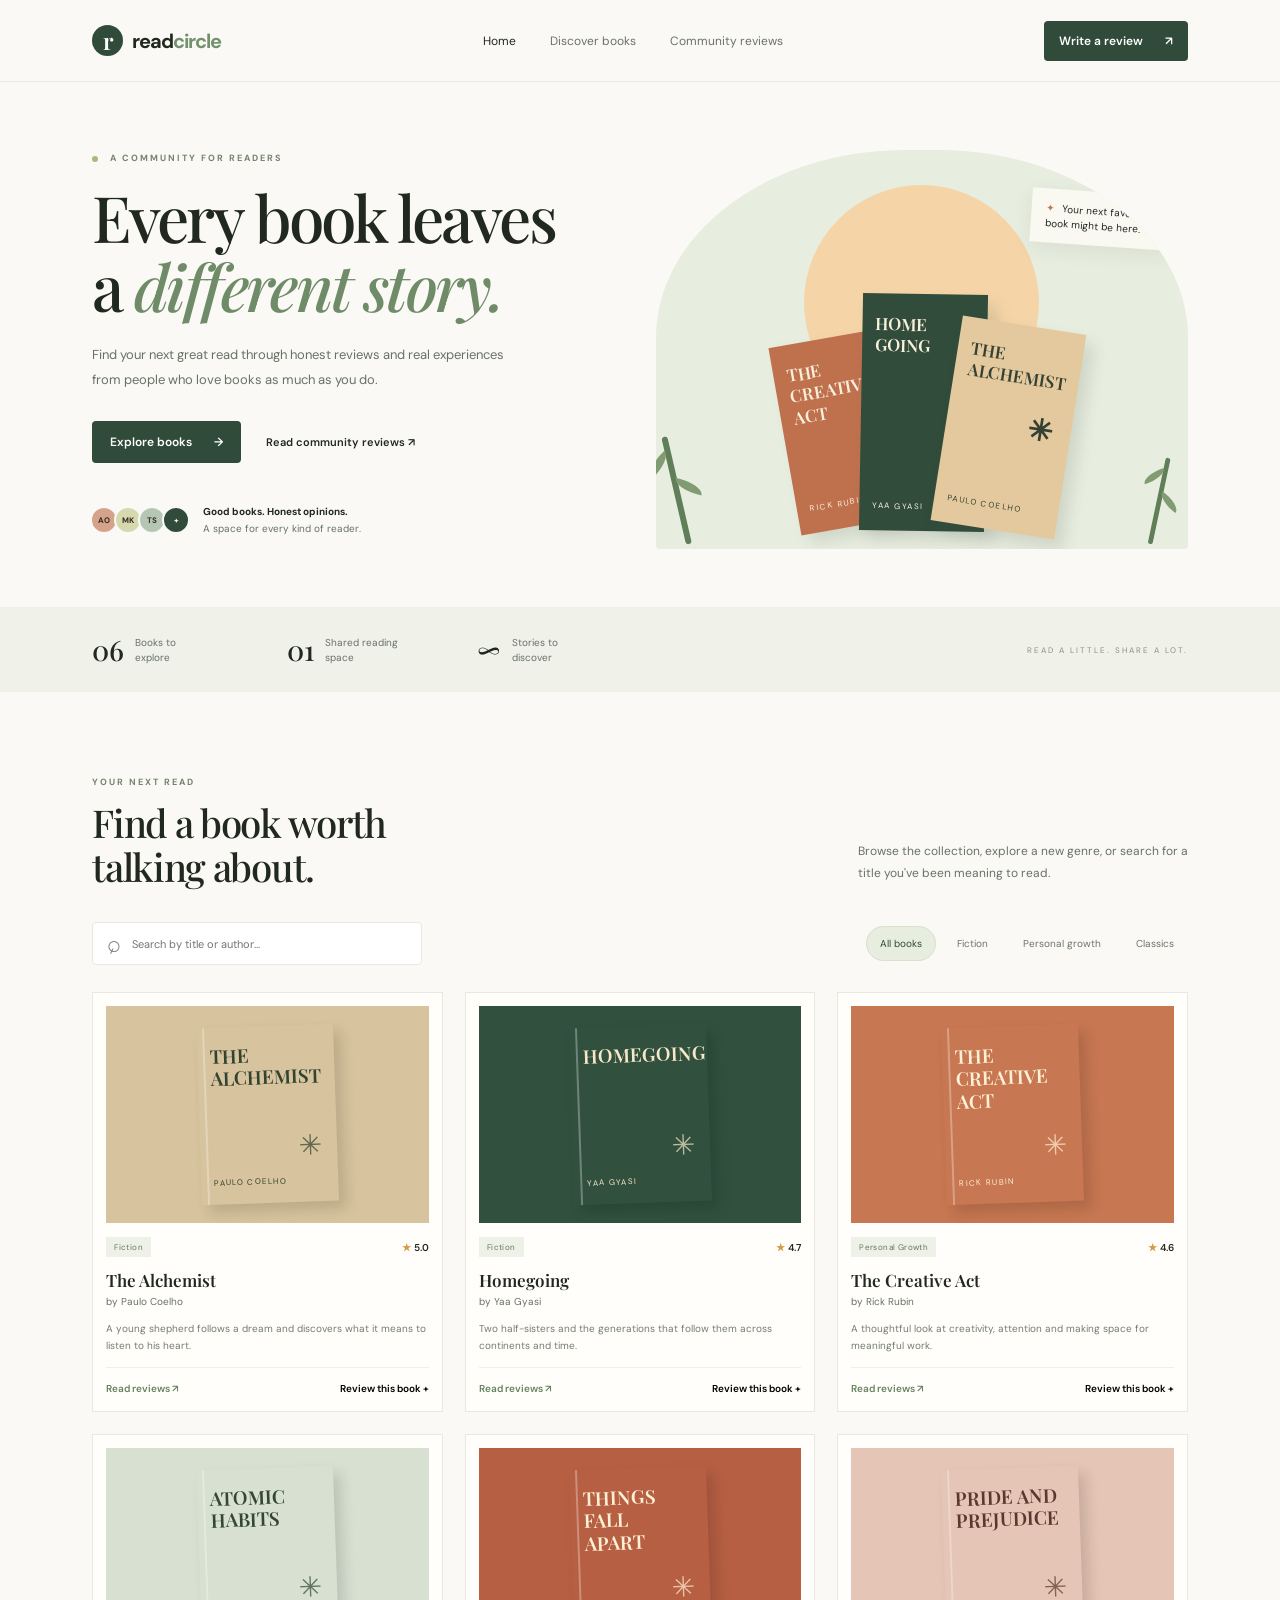
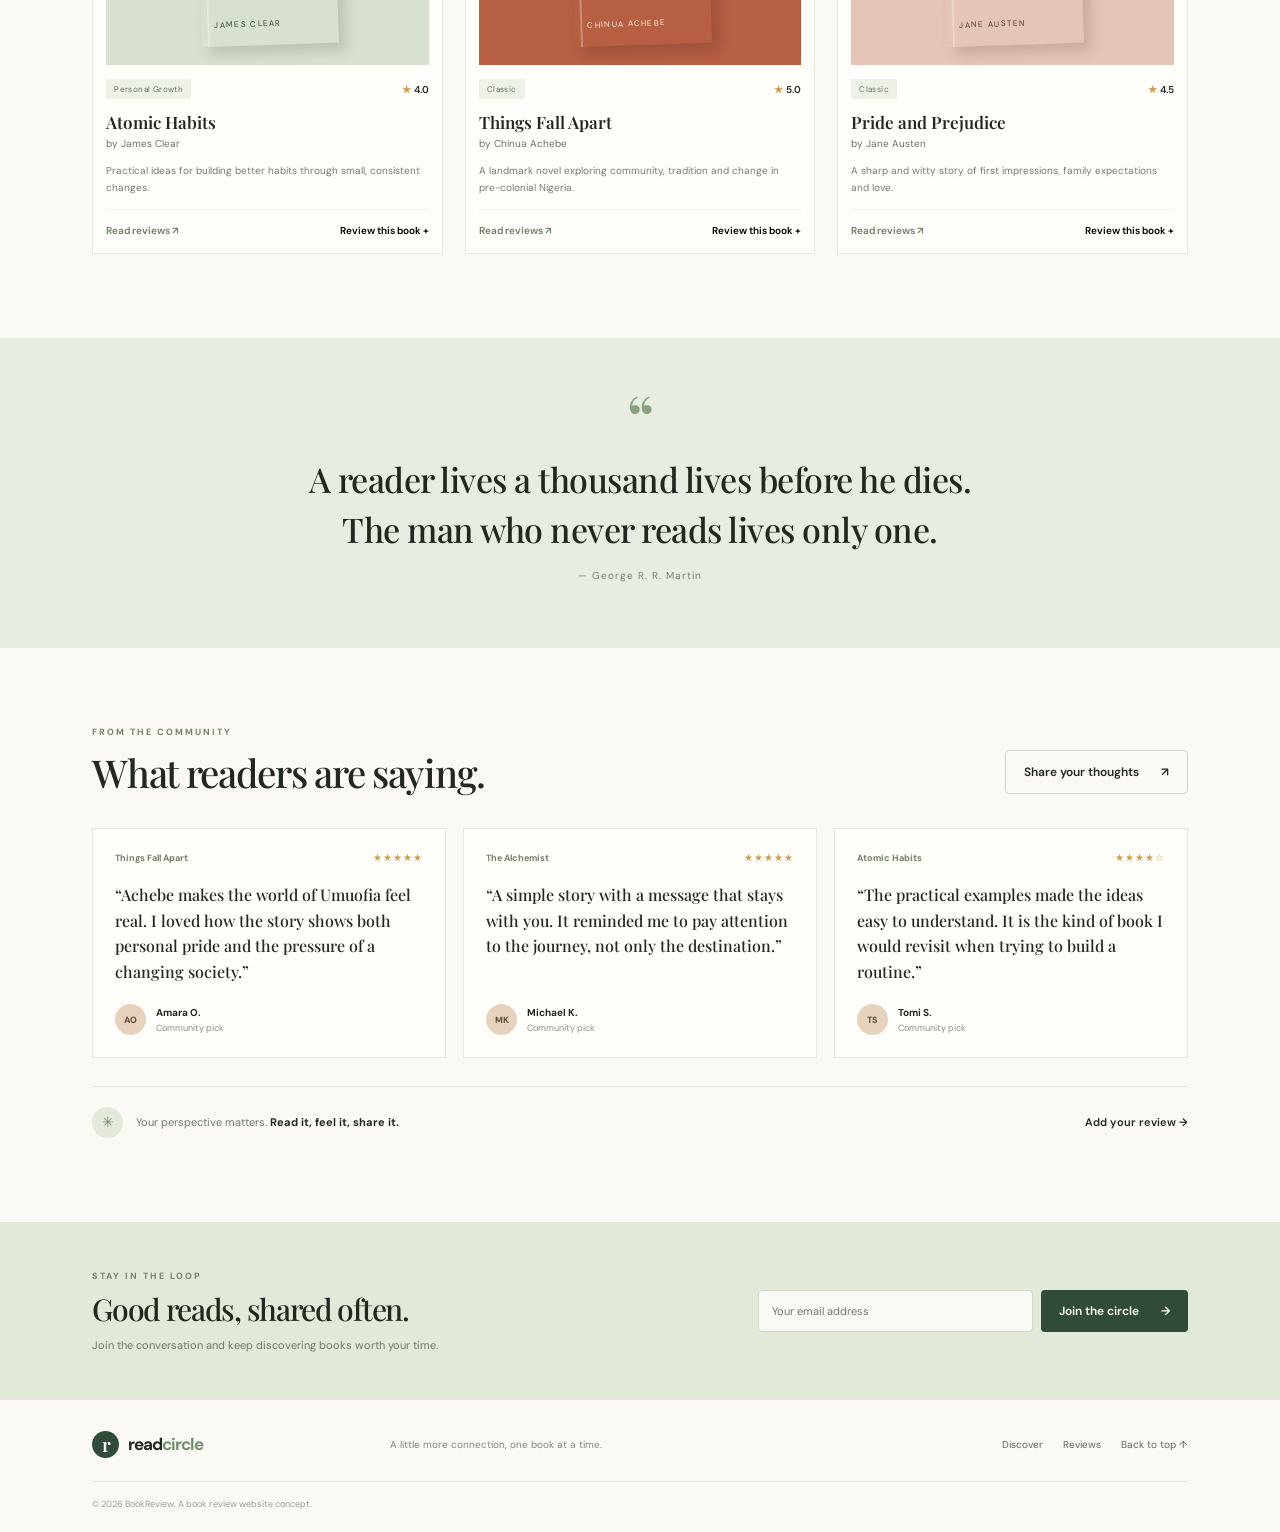
==== index.html @ f6ea8995 "Add files via upload Add BookReview website files" ====
<!DOCTYPE html>
<html lang="en">
<head>
  <meta charset="UTF-8">
  <meta name="viewport" content="width=device-width, initial-scale=1.0">
  <meta name="description" content="A community for discovering books and sharing honest reading experiences.">
  <title>BookReview | Book Reviews & Reading Experiences</title>
  <link rel="preconnect" href="https://fonts.googleapis.com">
  <link rel="preconnect" href="https://fonts.gstatic.com" crossorigin>
  <link href="https://fonts.googleapis.com/css2?family=DM+Sans:wght@400;500;600;700&family=Playfair+Display:wght@500;600;700&display=swap" rel="stylesheet">
  <link rel="stylesheet" href="styles.css">
</head>
<body>
  <header class="site-header">
    <a class="brand" href="#" aria-label="BookReview home"><span class="brand-mark">r</span><span>read<span class="brand-accent">circle</span></span></a>
    <nav class="main-nav" aria-label="Main navigation">
      <a class="active" href="#home">Home</a>
      <a href="#discover">Discover books</a>
      <a href="#community">Community reviews</a>
    </nav>
    <button class="button button-dark header-cta" id="writeReviewTop">Write a review <span aria-hidden="true">↗</span></button>
    <button class="menu-toggle" id="menuToggle" aria-label="Toggle navigation">☰</button>
  </header>

  <main>
    <section class="hero" id="home">
      <div class="hero-copy">
        <p class="eyebrow"><span class="eyebrow-dot"></span> A COMMUNITY FOR READERS</p>
        <h1>Every book leaves<br> a <em>different story.</em></h1>
        <p class="hero-description">Find your next great read through honest reviews and real experiences from people who love books as much as you do.</p>
        <div class="hero-actions">
          <a class="button button-dark" href="#discover">Explore books <span aria-hidden="true">→</span></a>
          <a class="text-link" href="#community">Read community reviews <span aria-hidden="true">↗</span></a>
        </div>
        <div class="reader-proof">
          <div class="avatar-stack" aria-hidden="true"><span>AO</span><span>MK</span><span>TS</span><span>+</span></div>
          <p><strong>Good books. Honest opinions.</strong><br><span>A space for every kind of reader.</span></p>
        </div>
      </div>
      <div class="hero-art" aria-label="Featured books illustration">
        <div class="sun-shape"></div>
        <div class="plant plant-one"></div><div class="plant plant-two"></div>
        <div class="book-display">
          <div class="book book-back"><span>THE<br>CREATIVE<br>ACT</span><small>RICK RUBIN</small></div>
          <div class="book book-middle"><span>HOME<br>GOING</span><small>YAA GYASI</small></div>
          <div class="book book-front"><span>THE<br>ALCHEMIST</span><small>PAULO COELHO</small><i>✳</i></div>
        </div>
        <div class="art-note"><span>✦</span> Your next favourite<br>book might be here.</div>
      </div>
    </section>

    <section class="stats-strip" aria-label="Website highlights">
      <div><strong id="bookCount">06</strong><span>Books to explore</span></div>
      <div><strong>01</strong><span>Shared reading space</span></div>
      <div><strong>∞</strong><span>Stories to discover</span></div>
      <p>READ A LITTLE. SHARE A LOT.</p>
    </section>

    <section class="section discover-section" id="discover">
      <div class="section-heading">
        <div><p class="eyebrow">YOUR NEXT READ</p><h2>Find a book worth<br class="mobile-break"> talking about.</h2></div>
        <p class="section-intro">Browse the collection, explore a new genre, or search for a title you've been meaning to read.</p>
      </div>
      <div class="catalogue-tools">
        <label class="search-box"><span aria-hidden="true">⌕</span><input id="searchInput" type="search" placeholder="Search by title or author..." aria-label="Search by title or author"></label>
        <div class="filter-pills" id="genreFilters" aria-label="Filter by genre">
          <button class="filter-pill selected" data-genre="All">All books</button>
          <button class="filter-pill" data-genre="Fiction">Fiction</button>
          <button class="filter-pill" data-genre="Personal Growth">Personal growth</button>
          <button class="filter-pill" data-genre="Classic">Classics</button>
        </div>
      </div>
      <div class="book-grid" id="bookGrid"></div>
      <p class="empty-state hidden" id="emptyState">No books match your search. Try another title or author.</p>
    </section>

    <section class="quote-band">
      <span class="quote-mark">“</span>
      <blockquote>A reader lives a thousand lives before he dies. The man who never reads lives only one.</blockquote>
      <p>— George R. R. Martin</p>
    </section>

    <section class="section community-section" id="community">
      <div class="section-heading">
        <div><p class="eyebrow">FROM THE COMMUNITY</p><h2>What readers are saying.</h2></div>
        <button class="button button-outline" id="writeReviewCommunity">Share your thoughts <span aria-hidden="true">↗</span></button>
      </div>
      <div class="review-grid" id="reviewGrid"></div>
      <div class="community-bottom"><span class="community-icon">✳</span><p>Your perspective matters. <strong>Read it, feel it, share it.</strong></p><button class="text-link" id="writeReviewBottom">Add your review →</button></div>
    </section>

    <section class="newsletter">
      <div><p class="eyebrow">STAY IN THE LOOP</p><h2>Good reads, shared often.</h2><p>Join the conversation and keep discovering books worth your time.</p></div>
      <form id="newsletterForm" class="newsletter-form"><label class="sr-only" for="newsletterEmail">Your email address</label><input id="newsletterEmail" type="email" placeholder="Your email address" required><button class="button button-dark" type="submit">Join the circle <span>→</span></button></form>
      <p class="newsletter-message" id="newsletterMessage" role="status"></p>
    </section>
  </main>

  <footer class="site-footer">
    <a class="brand footer-brand" href="#home"><span class="brand-mark">r</span><span>read<span class="brand-accent">circle</span></span></a>
    <p>A little more connection, one book at a time.</p>
    <div><a href="#discover">Discover</a><a href="#community">Reviews</a><a href="#home">Back to top ↑</a></div>
    <small>© 2026 BookReview. A book review website concept.</small>
  </footer>

  <dialog id="reviewDialog" class="review-dialog">
    <form id="reviewForm" method="dialog">
      <div class="dialog-heading"><div><p class="eyebrow">YOUR READING EXPERIENCE</p><h2>Write a review</h2></div><button class="close-dialog" type="button" id="closeDialog" aria-label="Close">×</button></div>
      <label for="reviewerName">Your name</label><input id="reviewerName" name="reviewerName" type="text" placeholder="e.g. Tella" required maxlength="40">
      <label for="reviewBook">Book</label><select id="reviewBook" name="reviewBook" required></select>
      <label>Rating</label><div class="rating-picker" id="ratingPicker" role="radiogroup" aria-label="Choose a rating">
        <button type="button" data-rating="1" aria-label="1 star">★</button><button type="button" data-rating="2" aria-label="2 stars">★</button><button type="button" data-rating="3" aria-label="3 stars">★</button><button type="button" data-rating="4" aria-label="4 stars">★</button><button type="button" data-rating="5" aria-label="5 stars">★</button>
      </div>
      <input type="hidden" id="reviewRating" value="5">
      <label for="reviewText">Your review</label><textarea id="reviewText" name="reviewText" rows="4" placeholder="What stood out to you? Would you recommend this book?" required minlength="12" maxlength="600"></textarea>
      <p class="form-note">Your review will appear on this browser for this demonstration.</p>
      <button class="button button-dark submit-review" type="submit">Publish review <span>↗</span></button>
      <p id="reviewFormMessage" class="form-message" role="status"></p>
    </form>
  </dialog>
  <div class="toast" id="toast" role="status" aria-live="polite"></div>
  <script src="app.js"></script>
</body>
</html>
---- styles.css ----
:root {
  --ink: #202820; --muted: #687168; --paper: #faf9f5; --white: #fff; --green: #dce8d7;
  --green-dark: #314b3b; --lime: #d9e8a7; --line: #e7e8df; --orange: #d97745;
  --serif: "Playfair Display", Georgia, serif; --sans: "DM Sans", Arial, sans-serif;
}
* { box-sizing: border-box; }
html { scroll-behavior: smooth; scroll-padding-top: 90px; }
body { margin: 0; background: var(--paper); color: var(--ink); font-family: var(--sans); font-size: 14px; }
a { color: inherit; text-decoration: none; }
button, input, textarea, select { font: inherit; }
button { cursor: pointer; }
.site-header { height: 82px; display: flex; align-items: center; justify-content: space-between; padding: 0 7.2%; background: rgba(250,249,245,.96); border-bottom: 1px solid rgba(32,40,32,.07); position: sticky; top: 0; z-index: 10; backdrop-filter: blur(12px); }
.brand { display: inline-flex; align-items: center; gap: 9px; font-size: 20px; font-weight: 700; letter-spacing: -1px; }
.brand-mark { width: 31px; height: 31px; display: inline-grid; place-items: center; border-radius: 50%; background: var(--green-dark); color: white; font: 600 23px var(--serif); }
.brand-accent { color: #72916d; }
.main-nav { display: flex; gap: 34px; color: #6a716a; font-size: 12px; }
.main-nav a { padding: 9px 0; }
.main-nav a:hover, .main-nav a.active { color: var(--ink); }
.button { border: 0; border-radius: 4px; padding: 13px 18px; display: inline-flex; justify-content: center; align-items: center; gap: 22px; font-size: 12px; font-weight: 600; transition: transform .2s, background .2s; }
.button:hover { transform: translateY(-2px); }
.button-dark { background: var(--green-dark); color: white; }
.button-dark:hover { background: #243a2d; }
.button-outline { background: transparent; border: 1px solid #cfd4c9; color: var(--ink); }
.header-cta { padding: 12px 15px; }
.menu-toggle { display: none; border: 0; background: none; font-size: 23px; }
.hero { display: grid; grid-template-columns: 1.03fr .97fr; padding: 68px 7.2% 58px; min-height: 525px; overflow: hidden; }
.hero-copy { align-self: center; max-width: 550px; padding: 0 20px 10px 0; }
.eyebrow { font-size: 9px; letter-spacing: 2px; font-weight: 700; color: #75836e; margin: 0 0 18px; }
.eyebrow-dot { display: inline-block; width: 6px; height: 6px; border-radius: 50%; background: #a6bb7c; margin-right: 8px; vertical-align: middle; }
h1, h2, blockquote { font-family: var(--serif); font-weight: 500; }
h1 { font-size: clamp(43px, 5vw, 67px); line-height: 1.08; letter-spacing: -2.6px; margin: 0 0 23px; }
h1 em { color: #6f8b68; font-weight: 500; }
.hero-description { max-width: 420px; font-size: 13px; line-height: 1.9; color: var(--muted); }
.hero-actions { display: flex; align-items: center; gap: 25px; margin-top: 28px; flex-wrap: wrap; }
.text-link { border: 0; background: transparent; padding: 7px 0; font-size: 11px; font-weight: 600; color: var(--ink); }
.text-link:hover { color: #6f8b68; }
.reader-proof { display: flex; align-items: center; gap: 13px; margin-top: 40px; }
.avatar-stack { display: flex; padding-left: 2px; }
.avatar-stack span { width: 28px; height: 28px; border-radius: 50%; border: 2px solid var(--paper); display: grid; place-items: center; margin-left: -4px; background: #d5a28b; color: #342b24; font-size: 8px; font-weight: 700; }
.avatar-stack span:nth-child(2) { background: #d6d8ae; }.avatar-stack span:nth-child(3) { background: #b5c7b4; }.avatar-stack span:nth-child(4) { background: var(--green-dark); color: white; }
.reader-proof p { font-size: 10px; line-height: 1.7; margin: 0; }.reader-proof p span { color: var(--muted); }
.hero-art { min-height: 390px; position: relative; background: #e7eddf; border-radius: 47% 47% 4px 4px; overflow: hidden; display: flex; justify-content: center; align-items: flex-end; }
.sun-shape { position: absolute; width: 235px; height: 235px; border-radius: 50%; background: #f5d5a8; top: 35px; left: calc(50% - 118px); }
.book-display { height: 290px; width: 360px; position: relative; z-index: 2; display: flex; align-items: flex-end; justify-content: center; perspective: 800px; }
.book { position: absolute; bottom: 18px; width: 125px; height: 220px; box-shadow: 9px 9px 15px #42524326; padding: 20px 13px; display: flex; flex-direction: column; justify-content: space-between; color: #f9f0db; font: 600 17px var(--serif); line-height: 1.25; }
.book small { font: 8px var(--sans); letter-spacing: 1.5px; }
.book-back { left: 42px; bottom: 23px; height: 190px; background: #bf714e; transform: rotate(-10deg); }
.book-middle { left: 119px; height: 237px; background: #314c3b; transform: rotate(1deg); z-index: 2; }
.book-front { right: 31px; height: 207px; background: #e4c99e; color: #354233; transform: rotate(9deg); z-index: 3; }
.book-front i { position: absolute; top: 82px; right: 18px; font-size: 30px; font-style: normal; }
.art-note { position: absolute; right: 20px; top: 42px; z-index: 4; padding: 12px 15px; background: #faf9f1; box-shadow: 0 6px 20px #283d2d12; font-size: 10px; line-height: 1.5; transform: rotate(4deg); }
.art-note span { color: #bd794b; margin-right: 5px; }
.plant { position: absolute; z-index: 1; bottom: 5px; width: 6px; height: 110px; background: #607e58; border-radius: 6px; transform-origin: bottom; }
.plant:before, .plant:after { content: ""; position: absolute; width: 29px; height: 12px; background: #819b72; border-radius: 100% 0 100% 0; }
.plant:before { top: 20px; left: -24px; transform: rotate(-30deg); }.plant:after { top: 48px; left: 1px; transform: rotate(25deg) scaleX(-1); }
.plant-one { left: 30px; transform: rotate(-13deg); }.plant-two { right: 35px; transform: rotate(12deg) scale(.8); }
.stats-strip { padding: 24px 7.2%; background: #f0f1e9; display: flex; align-items: center; gap: clamp(22px, 6vw, 90px); }
.stats-strip div { display: flex; align-items: center; gap: 11px; }
.stats-strip strong { font: 500 28px var(--serif); }.stats-strip span { color: var(--muted); font-size: 10px; max-width: 75px; line-height: 1.5; }
.stats-strip > p { margin-left: auto; font-size: 8px; letter-spacing: 2px; color: #899284; }
.section { padding: 84px 7.2%; }
.section-heading { display: flex; align-items: flex-end; justify-content: space-between; gap: 35px; margin-bottom: 34px; }
.section-heading .eyebrow { margin-bottom: 12px; }
h2 { font-size: clamp(31px, 3vw, 42px); line-height: 1.15; letter-spacing: -1.3px; margin: 0; }
.section-intro { color: var(--muted); font-size: 12px; line-height: 1.8; max-width: 330px; margin: 0 0 4px; }
.catalogue-tools { display: flex; justify-content: space-between; align-items: center; gap: 20px; margin-bottom: 27px; }
.search-box { width: min(330px, 100%); height: 43px; display: flex; align-items: center; gap: 10px; border: 1px solid var(--line); background: white; padding: 0 13px; border-radius: 4px; color: #778074; }
.search-box span { font-size: 24px; transform: rotate(-20deg); }.search-box input { border: 0; outline: 0; width: 100%; font-size: 11px; color: var(--ink); background: transparent; }
.filter-pills { display: flex; gap: 7px; flex-wrap: wrap; }.filter-pill { border: 1px solid transparent; padding: 10px 13px; background: transparent; color: #6c756a; font-size: 10px; border-radius: 30px; }.filter-pill.selected, .filter-pill:hover { background: #e7eddf; color: #314b3b; border-color: #d6e1ce; }
.book-grid { display: grid; grid-template-columns: repeat(3, minmax(0,1fr)); gap: 22px; }
.book-card { border: 1px solid #e9e9e2; background: #fffefa; padding: 13px; transition: transform .2s, box-shadow .2s; }
.book-card:hover { transform: translateY(-4px); box-shadow: 0 12px 28px #2635270c; }
.book-cover { min-height: 210px; display: flex; align-items: center; justify-content: center; position: relative; overflow: hidden; padding: 20px; }
.cover-design { width: 137px; height: 177px; padding: 17px 13px; display: flex; flex-direction: column; justify-content: space-between; box-shadow: 7px 8px 14px #0002; color: #fff8e9; transform: rotate(-2deg); position: relative; }
.cover-design:after { content: ""; position: absolute; left: 6px; top: 0; bottom: 0; width: 2px; background: #ffffff4c; }
.cover-title { font: 600 19px/1.18 var(--serif); text-transform: uppercase; }.cover-author { font-size: 8px; letter-spacing: 1.3px; text-transform: uppercase; }
.cover-symbol { position: absolute; bottom: 38px; right: 15px; font-size: 28px; opacity: .7; }
.book-card-meta { display: flex; justify-content: space-between; align-items: center; margin-top: 14px; gap: 10px; }
.genre-tag { background: #edf1e7; color: #62775b; padding: 5px 8px; font-size: 8px; letter-spacing: .4px; }
.book-rating { font-size: 10px; font-weight: 600; white-space: nowrap; }.star { color: #d49a45; margin-right: 3px; }
.book-card h3 { font: 600 17px var(--serif); margin: 12px 0 4px; }.book-author { font-size: 10px; color: var(--muted); margin: 0; }
.book-desc { font-size: 10px; line-height: 1.7; color: #747c72; min-height: 35px; margin: 12px 0; }
.card-actions { display: flex; justify-content: space-between; align-items: center; border-top: 1px solid #efefe9; padding-top: 11px; }
.card-actions button { border: 0; background: transparent; font-size: 10px; font-weight: 600; padding: 3px 0; }.card-actions .read-link { color: #668260; }
.empty-state { padding: 25px; text-align: center; color: var(--muted); }.hidden { display: none !important; }
.quote-band { background: #e8ede2; padding: 56px 12%; text-align: center; }
.quote-mark { color: #8aa07e; font: 70px var(--serif); line-height: .7; display: block; }
.quote-band blockquote { max-width: 720px; margin: 12px auto 15px; font-size: clamp(23px, 3vw, 34px); line-height: 1.45; letter-spacing: -.5px; }.quote-band p { color: #788274; font-size: 10px; letter-spacing: 1px; }
.community-section { padding-top: 78px; padding-bottom: 65px; }.review-grid { display: grid; grid-template-columns: repeat(3,minmax(0,1fr)); gap: 17px; }
.review-card { background: #fffefa; border: 1px solid #e9e9e2; padding: 22px; min-height: 215px; display: flex; flex-direction: column; }
.review-card-top { display: flex; align-items: center; justify-content: space-between; gap: 8px; }.review-book { font-size: 9px; color: #70806a; font-weight: 700; }.review-stars { color: #d49a45; letter-spacing: 1px; font-size: 10px; }
.review-card blockquote { margin: 18px 0 20px; font-size: 16px; line-height: 1.6; }.review-author { display: flex; align-items: center; gap: 10px; margin-top: auto; }
.review-avatar { width: 31px; height: 31px; display: grid; place-items: center; border-radius: 50%; background: #e6d2bd; color: #5b4838; font-size: 9px; font-weight: 700; }.review-author strong { display: block; font-size: 10px; }.review-author small { display: block; color: #8a9187; font-size: 9px; margin-top: 3px; }
.community-bottom { display: flex; align-items: center; gap: 13px; margin-top: 28px; padding: 17px 0; border-top: 1px solid var(--line); }.community-icon { width: 31px; height: 31px; display: grid; place-items: center; background: #e4eadb; color: #718766; border-radius: 50%; }.community-bottom p { font-size: 11px; color: #737b70; }.community-bottom p strong { color: var(--ink); }.community-bottom .text-link { margin-left: auto; }
.newsletter { background: #e1e9d9; padding: 48px 7.2%; display: flex; align-items: center; justify-content: space-between; gap: 35px; position: relative; }.newsletter .eyebrow { margin-bottom: 10px; }.newsletter h2 { font-size: 30px; }.newsletter p:not(.eyebrow) { color: #6e7969; font-size: 11px; margin-bottom: 0; }.newsletter-form { display: flex; width: min(430px, 100%); gap: 8px; }.newsletter-form input { min-width: 0; flex: 1; border: 1px solid #d0d9c8; padding: 0 13px; background: #f9faf5; outline: 0; font-size: 11px; border-radius: 4px; }.newsletter-message { position: absolute; right: 7.2%; bottom: 9px; font-size: 10px !important; }
.site-footer { padding: 28px 7.2% 22px; display: grid; grid-template-columns: 1fr 1.4fr 1.4fr; align-items: center; gap: 20px; }.footer-brand { font-size: 17px; }.footer-brand .brand-mark { width: 27px; height: 27px; font-size: 19px; }.site-footer > p { color: #81877d; font-size: 10px; }.site-footer > div { display: flex; justify-content: flex-end; gap: 20px; font-size: 10px; color: #5f685d; }.site-footer small { grid-column: 1/-1; border-top: 1px solid var(--line); padding-top: 16px; color: #9aa095; font-size: 9px; }
.review-dialog { width: min(500px, calc(100% - 28px)); border: 0; border-radius: 8px; padding: 0; box-shadow: 0 20px 80px #15241940; color: var(--ink); }.review-dialog::backdrop { background: #17251bb3; backdrop-filter: blur(3px); }.review-dialog form { padding: 27px; }.dialog-heading { display: flex; justify-content: space-between; align-items: flex-start; margin-bottom: 20px; }.dialog-heading .eyebrow { margin-bottom: 8px; }.dialog-heading h2 { font-size: 30px; }.close-dialog { border: 0; background: #f0f2eb; border-radius: 50%; width: 31px; height: 31px; font-size: 22px; }.review-dialog label { display: block; margin: 13px 0 7px; font-size: 11px; font-weight: 600; }.review-dialog input:not([type=hidden]), .review-dialog select, .review-dialog textarea { display: block; width: 100%; border: 1px solid #dfe3d9; border-radius: 4px; padding: 12px; background: #fffefa; outline: 0; font-size: 12px; }.review-dialog textarea { resize: vertical; }.rating-picker { display: flex; gap: 7px; }.rating-picker button { border: 0; background: transparent; font-size: 26px; color: #d7d9d1; padding: 0 2px; }.rating-picker button.selected { color: #d49a45; }.form-note { color: #8b9287; font-size: 9px; }.submit-review { width: 100%; margin-top: 12px; }.form-message { font-size: 11px; color: #54744b; }.toast { position: fixed; bottom: 20px; left: 50%; transform: translate(-50%, 20px); background: #243a2d; color: white; padding: 12px 18px; border-radius: 4px; font-size: 11px; opacity: 0; pointer-events: none; transition: .25s; z-index: 20; }.toast.show { opacity: 1; transform: translate(-50%,0); }.sr-only { position: absolute; width: 1px; height: 1px; padding: 0; margin: -1px; overflow: hidden; clip: rect(0,0,0,0); white-space: nowrap; border: 0; }
@media (max-width: 900px) { .site-header { padding: 0 5%; }.main-nav { gap: 17px; }.hero, .section { padding-left: 5%; padding-right: 5%; }.hero { gap: 18px; }.hero-art { min-height: 350px; }.book-display { transform: scale(.86); transform-origin: bottom center; }.stats-strip { padding-left: 5%; padding-right: 5%; gap: 25px; }.stats-strip > p { display: none; }.book-grid { gap: 13px; }.book-cover { min-height: 180px; }.cover-design { transform: scale(.85) rotate(-2deg); }.newsletter { padding-left: 5%; padding-right: 5%; }.newsletter-form { max-width: 390px; } }
@media (max-width: 650px) { .site-header { height: 68px; }.header-cta { display: none; }.menu-toggle { display: block; }.main-nav { display: none; position: absolute; top: 68px; left: 0; right: 0; padding: 18px 5%; background: var(--paper); border-bottom: 1px solid var(--line); flex-direction: column; gap: 9px; }.main-nav.open { display: flex; }.hero { grid-template-columns: 1fr; padding-top: 45px; gap: 36px; }.hero-copy { padding-right: 0; }.hero-art { min-height: 330px; max-width: 500px; width: 100%; margin: 0 auto; }.hero-description { font-size: 12px; }.reader-proof { margin-top: 28px; }.stats-strip { justify-content: space-between; gap: 12px; padding-top: 20px; padding-bottom: 20px; }.stats-strip div { gap: 7px; }.stats-strip strong { font-size: 24px; }.stats-strip span { font-size: 9px; }.section { padding-top: 60px; padding-bottom: 60px; }.section-heading { display: block; }.section-intro { margin-top: 16px; }.section-heading > .button { margin-top: 18px; }.catalogue-tools { display: block; }.search-box { width: 100%; margin-bottom: 14px; }.filter-pills { gap: 3px; }.filter-pill { padding: 9px 10px; }.book-grid { grid-template-columns: repeat(2,minmax(0,1fr)); gap: 12px; }.book-card { padding: 9px; }.book-cover { min-height: 155px; padding: 8px; }.cover-design { transform: scale(.72) rotate(-2deg); margin: -20px; }.book-card h3 { font-size: 15px; }.book-desc { font-size: 9px; }.quote-band { padding: 45px 7%; }.review-grid { grid-template-columns: 1fr; }.review-card { min-height: 0; }.newsletter { display: block; padding-top: 38px; padding-bottom: 52px; }.newsletter-form { margin-top: 20px; height: 43px; }.newsletter-form .button { padding: 10px; gap: 8px; }.newsletter-message { left: 5%; right: 5%; bottom: 10px; }.site-footer { grid-template-columns: 1fr 1fr; padding-left: 5%; padding-right: 5%; }.site-footer > p { grid-column: 1/-1; grid-row: 2; margin: 0; }.site-footer > div { grid-column: 1/-1; justify-content: flex-start; flex-wrap: wrap; }.mobile-break { display: none; } }
@media (max-width: 380px) { h1 { font-size: 42px; }.book-grid { grid-template-columns: 1fr; }.book-cover { min-height: 205px; }.cover-design { transform: scale(.92) rotate(-2deg); }.stats-strip span { max-width: 58px; } }
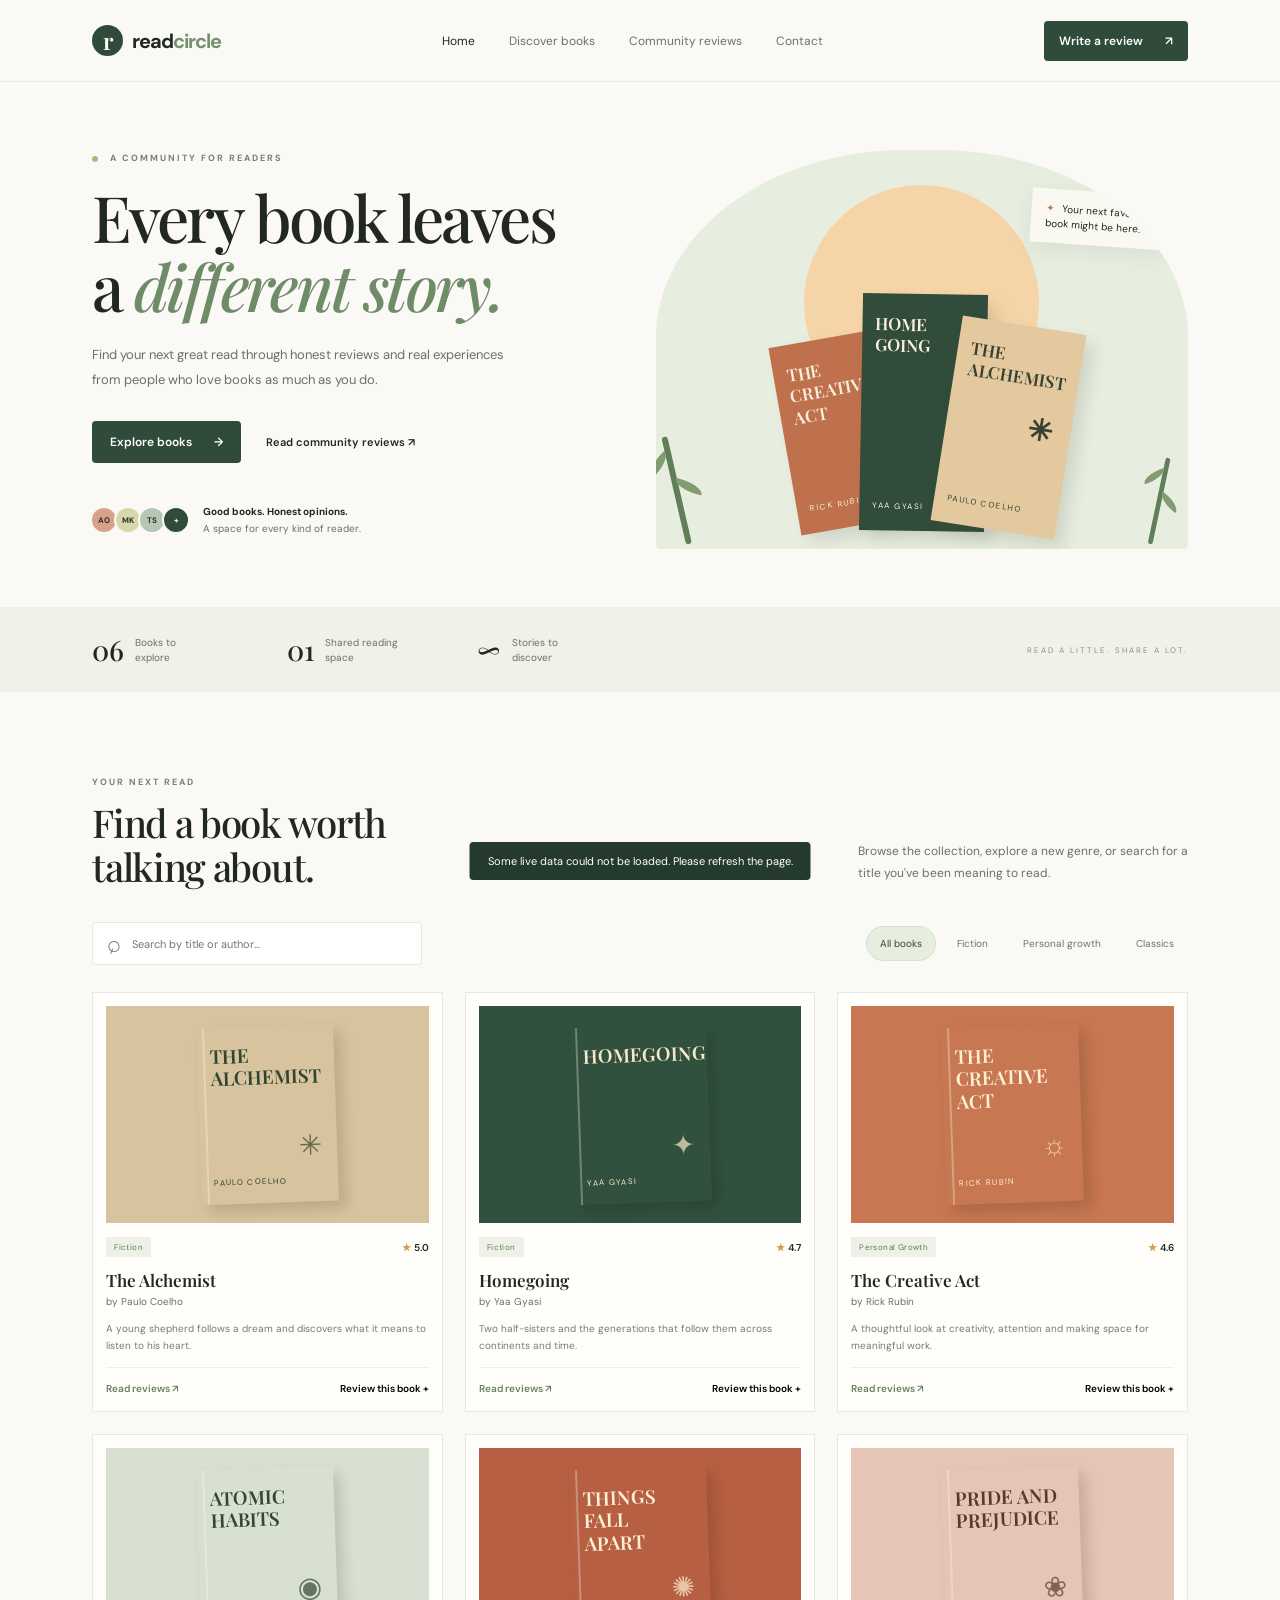
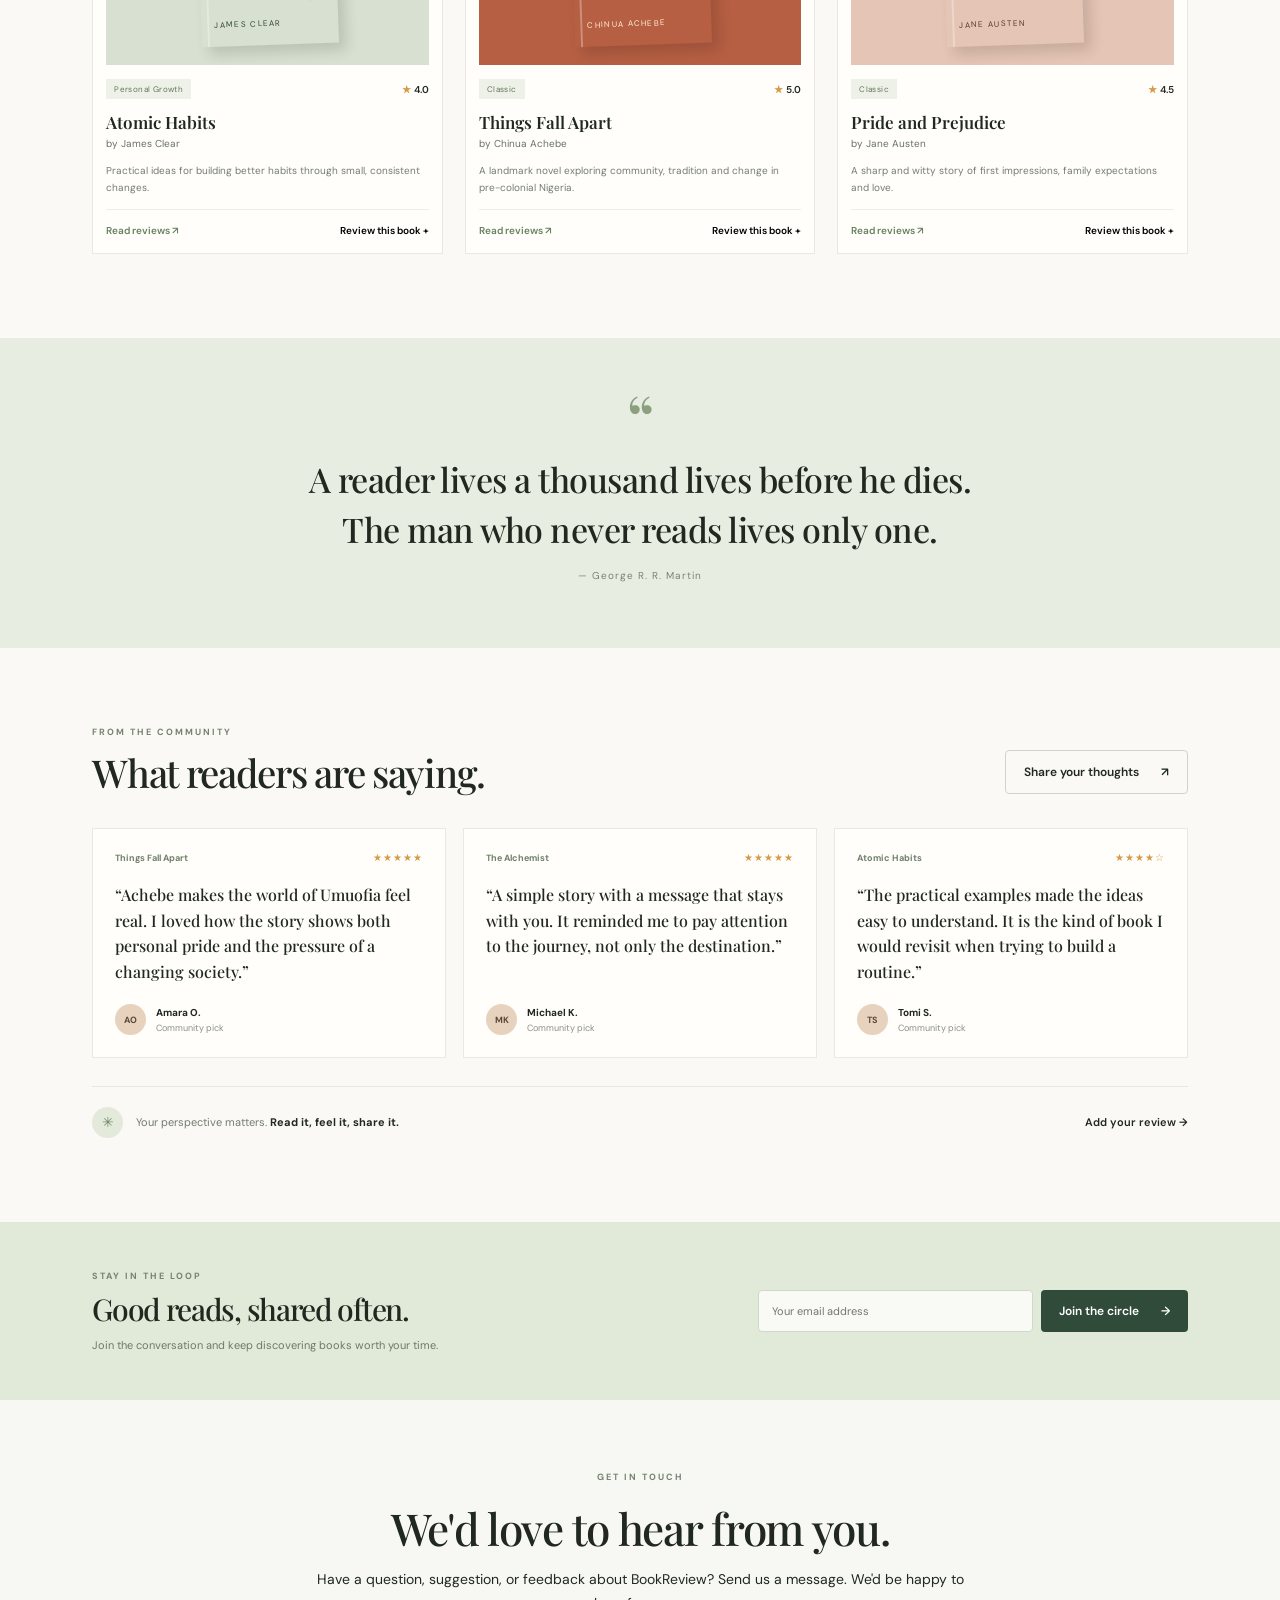
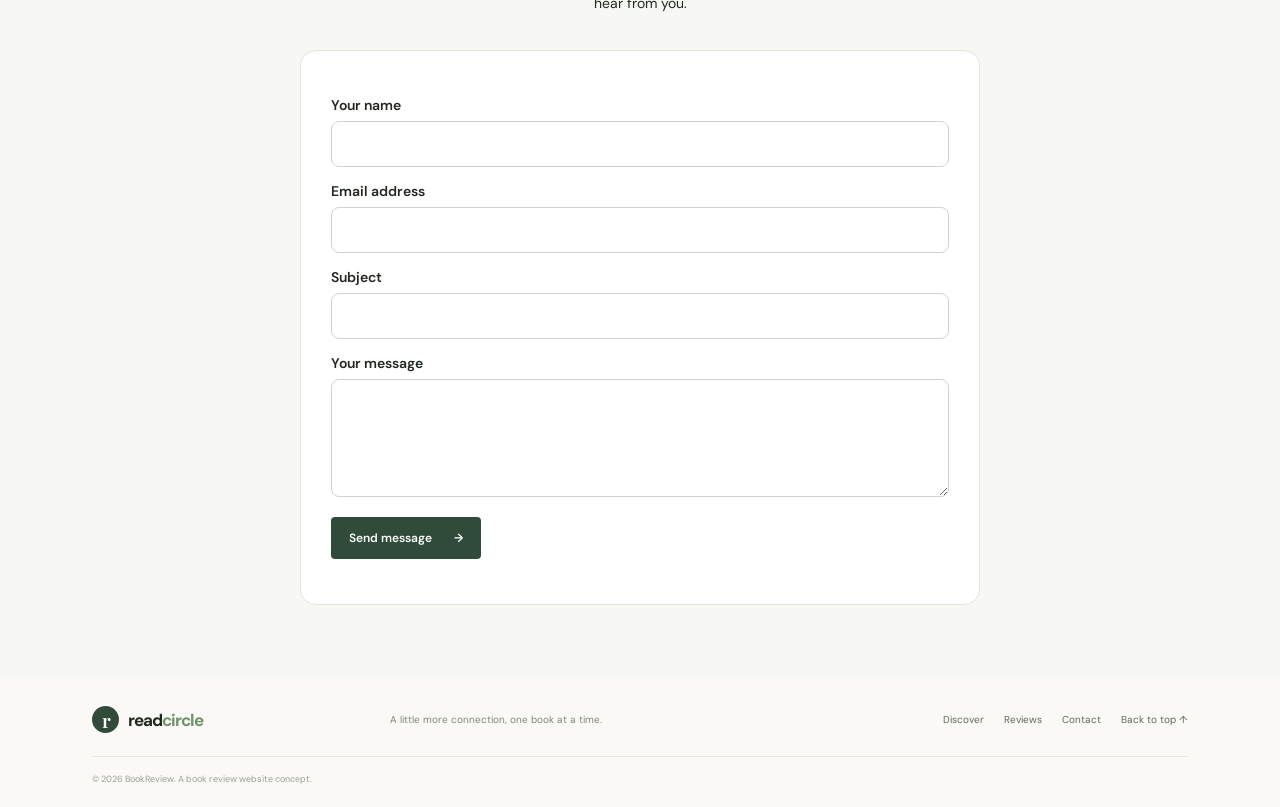
==== commit 141b9514: "Update index.html" ====
--- a/index.html
+++ b/index.html
@@ -1,3 +1,4 @@
+
 <!DOCTYPE html>
 <html lang="en">
 <head>
@@ -9,16 +10,89 @@
   <link rel="preconnect" href="https://fonts.gstatic.com" crossorigin>
   <link href="https://fonts.googleapis.com/css2?family=DM+Sans:wght@400;500;600;700&family=Playfair+Display:wght@500;600;700&display=swap" rel="stylesheet">
   <link rel="stylesheet" href="styles.css">
+  <style>
+    .contact-section {
+      background: #f7f8f4;
+      padding: 70px 24px;
+    }
+    .contact-container {
+      max-width: 1100px;
+      margin: 0 auto;
+    }
+    .contact-heading {
+      text-align: center;
+      max-width: 650px;
+      margin: 0 auto 35px;
+    }
+    .contact-heading h2 {
+      font-family: "Playfair Display", serif;
+      font-size: clamp(30px, 4vw, 44px);
+      margin: 12px 0;
+    }
+    .contact-heading p {
+      line-height: 1.7;
+    }
+    .contact-form {
+      max-width: 680px;
+      margin: 0 auto;
+      padding: 30px;
+      background: #fff;
+      border: 1px solid #e1e5dc;
+      border-radius: 16px;
+    }
+    .contact-form label {
+      display: block;
+      margin: 15px 0 7px;
+      font-weight: 600;
+    }
+    .contact-form input,
+    .contact-form textarea {
+      display: block;
+      width: 100%;
+      padding: 13px;
+      border: 1px solid #ccd5ce;
+      border-radius: 8px;
+      font: inherit;
+      background: #fff;
+      box-sizing: border-box;
+    }
+    .contact-form textarea {
+      resize: vertical;
+    }
+    .contact-form button {
+      margin-top: 20px;
+    }
+    #contactFormStatus {
+      margin-top: 15px;
+      line-height: 1.6;
+    }
+    @media (max-width: 600px) {
+      .contact-section {
+        padding: 45px 18px;
+      }
+      .contact-form {
+        padding: 22px 18px;
+      }
+    }
+  </style>
 </head>
 <body>
   <header class="site-header">
-    <a class="brand" href="#" aria-label="BookReview home"><span class="brand-mark">r</span><span>read<span class="brand-accent">circle</span></span></a>
+    <a class="brand" href="#home" aria-label="BookReview home">
+      <span class="brand-mark">r</span>
+      <span>read<span class="brand-accent">circle</span></span>
+    </a>
+
     <nav class="main-nav" aria-label="Main navigation">
       <a class="active" href="#home">Home</a>
       <a href="#discover">Discover books</a>
       <a href="#community">Community reviews</a>
+      <a href="#contact">Contact</a>
     </nav>
-    <button class="button button-dark header-cta" id="writeReviewTop">Write a review <span aria-hidden="true">↗</span></button>
+
+    <button class="button button-dark header-cta" id="writeReviewTop">
+      Write a review <span aria-hidden="true">↗</span>
+    </button>
     <button class="menu-toggle" id="menuToggle" aria-label="Toggle navigation">☰</button>
   </header>
 
@@ -90,34 +164,87 @@
     </section>
 
     <section class="newsletter">
-      <div><p class="eyebrow">STAY IN THE LOOP</p><h2>Good reads, shared often.</h2><p>Join the conversation and keep discovering books worth your time.</p></div>
-      <form id="newsletterForm" class="newsletter-form"><label class="sr-only" for="newsletterEmail">Your email address</label><input id="newsletterEmail" type="email" placeholder="Your email address" required><button class="button button-dark" type="submit">Join the circle <span>→</span></button></form>
+      <div>
+        <p class="eyebrow">STAY IN THE LOOP</p>
+        <h2>Good reads, shared often.</h2>
+        <p>Join the conversation and keep discovering books worth your time.</p>
+      </div>
+      <form id="newsletterForm" class="newsletter-form">
+        <label class="sr-only" for="newsletterEmail">Your email address</label>
+        <input id="newsletterEmail" type="email" placeholder="Your email address" required>
+        <button class="button button-dark" type="submit">Join the circle <span>→</span></button>
+      </form>
       <p class="newsletter-message" id="newsletterMessage" role="status"></p>
+    </section>
+
+    <!-- Contact section added to the main homepage -->
+    <section class="contact-section" id="contact">
+      <div class="contact-container">
+        <div class="contact-heading">
+          <p class="eyebrow">GET IN TOUCH</p>
+          <h2>We'd love to hear from you.</h2>
+          <p>Have a question, suggestion, or feedback about BookReview? Send us a message. We'd be happy to hear from you.</p>
+        </div>
+
+        <form id="contactForm" class="contact-form">
+          <label for="contactName">Your name</label>
+          <input id="contactName" name="name" type="text" maxlength="80" autocomplete="name" required>
+
+          <label for="contactEmail">Email address</label>
+          <input id="contactEmail" name="email" type="email" maxlength="160" autocomplete="email" required>
+
+          <label for="contactSubject">Subject</label>
+          <input id="contactSubject" name="subject" type="text" maxlength="160" required>
+
+          <label for="contactMessage">Your message</label>
+          <textarea id="contactMessage" name="message" rows="5" minlength="5" maxlength="3000" required></textarea>
+
+          <button class="button button-dark" type="submit">Send message <span aria-hidden="true">→</span></button>
+          <p id="contactFormStatus" role="status" aria-live="polite"></p>
+        </form>
+      </div>
     </section>
   </main>
 
   <footer class="site-footer">
     <a class="brand footer-brand" href="#home"><span class="brand-mark">r</span><span>read<span class="brand-accent">circle</span></span></a>
     <p>A little more connection, one book at a time.</p>
-    <div><a href="#discover">Discover</a><a href="#community">Reviews</a><a href="#home">Back to top ↑</a></div>
+    <div>
+      <a href="#discover">Discover</a>
+      <a href="#community">Reviews</a>
+      <a href="#contact">Contact</a>
+      <a href="#home">Back to top ↑</a>
+    </div>
     <small>© 2026 BookReview. A book review website concept.</small>
   </footer>
 
   <dialog id="reviewDialog" class="review-dialog">
     <form id="reviewForm" method="dialog">
-      <div class="dialog-heading"><div><p class="eyebrow">YOUR READING EXPERIENCE</p><h2>Write a review</h2></div><button class="close-dialog" type="button" id="closeDialog" aria-label="Close">×</button></div>
-      <label for="reviewerName">Your name</label><input id="reviewerName" name="reviewerName" type="text" placeholder="e.g. Tella" required maxlength="40">
-      <label for="reviewBook">Book</label><select id="reviewBook" name="reviewBook" required></select>
-      <label>Rating</label><div class="rating-picker" id="ratingPicker" role="radiogroup" aria-label="Choose a rating">
-        <button type="button" data-rating="1" aria-label="1 star">★</button><button type="button" data-rating="2" aria-label="2 stars">★</button><button type="button" data-rating="3" aria-label="3 stars">★</button><button type="button" data-rating="4" aria-label="4 stars">★</button><button type="button" data-rating="5" aria-label="5 stars">★</button>
+      <div class="dialog-heading">
+        <div><p class="eyebrow">YOUR READING EXPERIENCE</p><h2>Write a review</h2></div>
+        <button class="close-dialog" type="button" id="closeDialog" aria-label="Close">×</button>
+      </div>
+      <label for="reviewerName">Your name</label>
+      <input id="reviewerName" name="reviewerName" type="text" placeholder="e.g. Tella" required maxlength="40">
+      <label for="reviewBook">Book</label>
+      <select id="reviewBook" name="reviewBook" required></select>
+      <label>Rating</label>
+      <div class="rating-picker" id="ratingPicker" role="radiogroup" aria-label="Choose a rating">
+        <button type="button" data-rating="1" aria-label="1 star">★</button>
+        <button type="button" data-rating="2" aria-label="2 stars">★</button>
+        <button type="button" data-rating="3" aria-label="3 stars">★</button>
+        <button type="button" data-rating="4" aria-label="4 stars">★</button>
+        <button type="button" data-rating="5" aria-label="5 stars">★</button>
       </div>
       <input type="hidden" id="reviewRating" value="5">
-      <label for="reviewText">Your review</label><textarea id="reviewText" name="reviewText" rows="4" placeholder="What stood out to you? Would you recommend this book?" required minlength="12" maxlength="600"></textarea>
+      <label for="reviewText">Your review</label>
+      <textarea id="reviewText" name="reviewText" rows="4" placeholder="What stood out to you? Would you recommend this book?" required minlength="12" maxlength="600"></textarea>
       <p class="form-note">Your review will appear on this browser for this demonstration.</p>
       <button class="button button-dark submit-review" type="submit">Publish review <span>↗</span></button>
       <p id="reviewFormMessage" class="form-message" role="status"></p>
     </form>
   </dialog>
+
   <div class="toast" id="toast" role="status" aria-live="polite"></div>
   <script src="app.js"></script>
 </body>
--- a/styles.css
+++ b/styles.css
@@ -1,29 +1,72 @@
- :root {
-  --ink: #202820; --muted: #687168; --paper: #faf9f5; --white: #fff; --green: #dce8d7;
-  --green-dark: #314b3b; --lime: #d9e8a7; --line: #e7e8df; --orange: #d97745;
-  --serif: "Playfair Display", Georgia, serif; --sans: "DM Sans", Arial, sans-serif;
-}
+
+:root {
+  --ink: #202820;
+  --muted: #687168;
+  --paper: #faf9f5;
+  --white: #fff;
+  --green: #dce8d7;
+  --green-dark: #314b3b;
+  --lime: #d9e8a7;
+  --line: #e7e8df;
+  --orange: #d97745;
+  --serif: "Playfair Display", Georgia, serif;
+  --sans: "DM Sans", Arial, sans-serif;
+}
+
 * { box-sizing: border-box; }
 html { scroll-behavior: smooth; scroll-padding-top: 90px; }
 body { margin: 0; background: var(--paper); color: var(--ink); font-family: var(--sans); font-size: 14px; }
 a { color: inherit; text-decoration: none; }
 button, input, textarea, select { font: inherit; }
 button { cursor: pointer; }
-.site-header { height: 82px; display: flex; align-items: center; justify-content: space-between; padding: 0 7.2%; background: rgba(250,249,245,.96); border-bottom: 1px solid rgba(32,40,32,.07); position: sticky; top: 0; z-index: 10; backdrop-filter: blur(12px); }
+
+.site-header {
+  height: 82px;
+  display: flex;
+  align-items: center;
+  justify-content: space-between;
+  padding: 0 7.2%;
+  background: rgba(250,249,245,.96);
+  border-bottom: 1px solid rgba(32,40,32,.07);
+  position: sticky;
+  top: 0;
+  z-index: 10;
+  backdrop-filter: blur(12px);
+}
+
 .brand { display: inline-flex; align-items: center; gap: 9px; font-size: 20px; font-weight: 700; letter-spacing: -1px; }
 .brand-mark { width: 31px; height: 31px; display: inline-grid; place-items: center; border-radius: 50%; background: var(--green-dark); color: white; font: 600 23px var(--serif); }
 .brand-accent { color: #72916d; }
 .main-nav { display: flex; gap: 34px; color: #6a716a; font-size: 12px; }
 .main-nav a { padding: 9px 0; }
 .main-nav a:hover, .main-nav a.active { color: var(--ink); }
-.button { border: 0; border-radius: 4px; padding: 13px 18px; display: inline-flex; justify-content: center; align-items: center; gap: 22px; font-size: 12px; font-weight: 600; transition: transform .2s, background .2s; }
+
+.button {
+  border: 0;
+  border-radius: 4px;
+  padding: 13px 18px;
+  display: inline-flex;
+  justify-content: center;
+  align-items: center;
+  gap: 22px;
+  font-size: 12px;
+  font-weight: 600;
+  transition: transform .2s, background .2s;
+}
 .button:hover { transform: translateY(-2px); }
 .button-dark { background: var(--green-dark); color: white; }
 .button-dark:hover { background: #243a2d; }
 .button-outline { background: transparent; border: 1px solid #cfd4c9; color: var(--ink); }
 .header-cta { padding: 12px 15px; }
 .menu-toggle { display: none; border: 0; background: none; font-size: 23px; }
-.hero { display: grid; grid-template-columns: 1.03fr .97fr; padding: 68px 7.2% 58px; min-height: 525px; overflow: hidden; }
+
+.hero {
+  display: grid;
+  grid-template-columns: 1.03fr .97fr;
+  padding: 68px 7.2% 58px;
+  min-height: 525px;
+  overflow: hidden;
+}
 .hero-copy { align-self: center; max-width: 550px; padding: 0 20px 10px 0; }
 .eyebrow { font-size: 9px; letter-spacing: 2px; font-weight: 700; color: #75836e; margin: 0 0 18px; }
 .eyebrow-dot { display: inline-block; width: 6px; height: 6px; border-radius: 50%; background: #a6bb7c; margin-right: 8px; vertical-align: middle; }
@@ -37,9 +80,22 @@
 .reader-proof { display: flex; align-items: center; gap: 13px; margin-top: 40px; }
 .avatar-stack { display: flex; padding-left: 2px; }
 .avatar-stack span { width: 28px; height: 28px; border-radius: 50%; border: 2px solid var(--paper); display: grid; place-items: center; margin-left: -4px; background: #d5a28b; color: #342b24; font-size: 8px; font-weight: 700; }
-.avatar-stack span:nth-child(2) { background: #d6d8ae; }.avatar-stack span:nth-child(3) { background: #b5c7b4; }.avatar-stack span:nth-child(4) { background: var(--green-dark); color: white; }
-.reader-proof p { font-size: 10px; line-height: 1.7; margin: 0; }.reader-proof p span { color: var(--muted); }
-.hero-art { min-height: 390px; position: relative; background: #e7eddf; border-radius: 47% 47% 4px 4px; overflow: hidden; display: flex; justify-content: center; align-items: flex-end; }
+.avatar-stack span:nth-child(2) { background: #d6d8ae; }
+.avatar-stack span:nth-child(3) { background: #b5c7b4; }
+.avatar-stack span:nth-child(4) { background: var(--green-dark); color: white; }
+.reader-proof p { font-size: 10px; line-height: 1.7; margin: 0; }
+.reader-proof p span { color: var(--muted); }
+
+.hero-art {
+  min-height: 390px;
+  position: relative;
+  background: #e7eddf;
+  border-radius: 47% 47% 4px 4px;
+  overflow: hidden;
+  display: flex;
+  justify-content: center;
+  align-items: flex-end;
+}
 .sun-shape { position: absolute; width: 235px; height: 235px; border-radius: 50%; background: #f5d5a8; top: 35px; left: calc(50% - 118px); }
 .book-display { height: 290px; width: 360px; position: relative; z-index: 2; display: flex; align-items: flex-end; justify-content: center; perspective: 800px; }
 .book { position: absolute; bottom: 18px; width: 125px; height: 220px; box-shadow: 9px 9px 15px #42524326; padding: 20px 13px; display: flex; flex-direction: column; justify-content: space-between; color: #f9f0db; font: 600 17px var(--serif); line-height: 1.25; }
@@ -52,12 +108,17 @@
 .art-note span { color: #bd794b; margin-right: 5px; }
 .plant { position: absolute; z-index: 1; bottom: 5px; width: 6px; height: 110px; background: #607e58; border-radius: 6px; transform-origin: bottom; }
 .plant:before, .plant:after { content: ""; position: absolute; width: 29px; height: 12px; background: #819b72; border-radius: 100% 0 100% 0; }
-.plant:before { top: 20px; left: -24px; transform: rotate(-30deg); }.plant:after { top: 48px; left: 1px; transform: rotate(25deg) scaleX(-1); }
-.plant-one { left: 30px; transform: rotate(-13deg); }.plant-two { right: 35px; transform: rotate(12deg) scale(.8); }
+.plant:before { top: 20px; left: -24px; transform: rotate(-30deg); }
+.plant:after { top: 48px; left: 1px; transform: rotate(25deg) scaleX(-1); }
+.plant-one { left: 30px; transform: rotate(-13deg); }
+.plant-two { right: 35px; transform: rotate(12deg) scale(.8); }
+
 .stats-strip { padding: 24px 7.2%; background: #f0f1e9; display: flex; align-items: center; gap: clamp(22px, 6vw, 90px); }
 .stats-strip div { display: flex; align-items: center; gap: 11px; }
-.stats-strip strong { font: 500 28px var(--serif); }.stats-strip span { color: var(--muted); font-size: 10px; max-width: 75px; line-height: 1.5; }
+.stats-strip strong { font: 500 28px var(--serif); }
+.stats-strip span { color: var(--muted); font-size: 10px; max-width: 75px; line-height: 1.5; }
 .stats-strip > p { margin-left: auto; font-size: 8px; letter-spacing: 2px; color: #899284; }
+
 .section { padding: 84px 7.2%; }
 .section-heading { display: flex; align-items: flex-end; justify-content: space-between; gap: 35px; margin-bottom: 34px; }
 .section-heading .eyebrow { margin-bottom: 12px; }
@@ -65,36 +126,217 @@
 .section-intro { color: var(--muted); font-size: 12px; line-height: 1.8; max-width: 330px; margin: 0 0 4px; }
 .catalogue-tools { display: flex; justify-content: space-between; align-items: center; gap: 20px; margin-bottom: 27px; }
 .search-box { width: min(330px, 100%); height: 43px; display: flex; align-items: center; gap: 10px; border: 1px solid var(--line); background: white; padding: 0 13px; border-radius: 4px; color: #778074; }
-.search-box span { font-size: 24px; transform: rotate(-20deg); }.search-box input { border: 0; outline: 0; width: 100%; font-size: 11px; color: var(--ink); background: transparent; }
-.filter-pills { display: flex; gap: 7px; flex-wrap: wrap; }.filter-pill { border: 1px solid transparent; padding: 10px 13px; background: transparent; color: #6c756a; font-size: 10px; border-radius: 30px; }.filter-pill.selected, .filter-pill:hover { background: #e7eddf; color: #314b3b; border-color: #d6e1ce; }
+.search-box span { font-size: 24px; transform: rotate(-20deg); }
+.search-box input { border: 0; outline: 0; width: 100%; font-size: 11px; color: var(--ink); background: transparent; }
+.filter-pills { display: flex; gap: 7px; flex-wrap: wrap; }
+.filter-pill { border: 1px solid transparent; padding: 10px 13px; background: transparent; color: #6c756a; font-size: 10px; border-radius: 30px; }
+.filter-pill.selected, .filter-pill:hover { background: #e7eddf; color: #314b3b; border-color: #d6e1ce; }
+
 .book-grid { display: grid; grid-template-columns: repeat(3, minmax(0,1fr)); gap: 22px; }
 .book-card { border: 1px solid #e9e9e2; background: #fffefa; padding: 13px; transition: transform .2s, box-shadow .2s; }
 .book-card:hover { transform: translateY(-4px); box-shadow: 0 12px 28px #2635270c; }
 .book-cover { min-height: 210px; display: flex; align-items: center; justify-content: center; position: relative; overflow: hidden; padding: 20px; }
 .cover-design { width: 137px; height: 177px; padding: 17px 13px; display: flex; flex-direction: column; justify-content: space-between; box-shadow: 7px 8px 14px #0002; color: #fff8e9; transform: rotate(-2deg); position: relative; }
 .cover-design:after { content: ""; position: absolute; left: 6px; top: 0; bottom: 0; width: 2px; background: #ffffff4c; }
-.cover-title { font: 600 19px/1.18 var(--serif); text-transform: uppercase; }.cover-author { font-size: 8px; letter-spacing: 1.3px; text-transform: uppercase; }
+.cover-title { font: 600 19px/1.18 var(--serif); text-transform: uppercase; }
+.cover-author { font-size: 8px; letter-spacing: 1.3px; text-transform: uppercase; }
 .cover-symbol { position: absolute; bottom: 38px; right: 15px; font-size: 28px; opacity: .7; }
 .book-card-meta { display: flex; justify-content: space-between; align-items: center; margin-top: 14px; gap: 10px; }
 .genre-tag { background: #edf1e7; color: #62775b; padding: 5px 8px; font-size: 8px; letter-spacing: .4px; }
-.book-rating { font-size: 10px; font-weight: 600; white-space: nowrap; }.star { color: #d49a45; margin-right: 3px; }
-.book-card h3 { font: 600 17px var(--serif); margin: 12px 0 4px; }.book-author { font-size: 10px; color: var(--muted); margin: 0; }
+.book-rating { font-size: 10px; font-weight: 600; white-space: nowrap; }
+.star { color: #d49a45; margin-right: 3px; }
+.book-card h3 { font: 600 17px var(--serif); margin: 12px 0 4px; }
+.book-author { font-size: 10px; color: var(--muted); margin: 0; }
 .book-desc { font-size: 10px; line-height: 1.7; color: #747c72; min-height: 35px; margin: 12px 0; }
 .card-actions { display: flex; justify-content: space-between; align-items: center; border-top: 1px solid #efefe9; padding-top: 11px; }
-.card-actions button { border: 0; background: transparent; font-size: 10px; font-weight: 600; padding: 3px 0; }.card-actions .read-link { color: #668260; }
-.empty-state { padding: 25px; text-align: center; color: var(--muted); }.hidden { display: none !important; }
+.card-actions button { border: 0; background: transparent; font-size: 10px; font-weight: 600; padding: 3px 0; }
+.card-actions .read-link { color: #668260; }
+.empty-state { padding: 25px; text-align: center; color: var(--muted); }
+.hidden { display: none !important; }
+
 .quote-band { background: #e8ede2; padding: 56px 12%; text-align: center; }
 .quote-mark { color: #8aa07e; font: 70px var(--serif); line-height: .7; display: block; }
-.quote-band blockquote { max-width: 720px; margin: 12px auto 15px; font-size: clamp(23px, 3vw, 34px); line-height: 1.45; letter-spacing: -.5px; }.quote-band p { color: #788274; font-size: 10px; letter-spacing: 1px; }
-.community-section { padding-top: 78px; padding-bottom: 65px; }.review-grid { display: grid; grid-template-columns: repeat(3,minmax(0,1fr)); gap: 17px; }
+.quote-band blockquote { max-width: 720px; margin: 12px auto 15px; font-size: clamp(23px, 3vw, 34px); line-height: 1.45; letter-spacing: -.5px; }
+.quote-band p { color: #788274; font-size: 10px; letter-spacing: 1px; }
+
+.community-section { padding-top: 78px; padding-bottom: 65px; }
+.review-grid { display: grid; grid-template-columns: repeat(3,minmax(0,1fr)); gap: 17px; }
 .review-card { background: #fffefa; border: 1px solid #e9e9e2; padding: 22px; min-height: 215px; display: flex; flex-direction: column; }
-.review-card-top { display: flex; align-items: center; justify-content: space-between; gap: 8px; }.review-book { font-size: 9px; color: #70806a; font-weight: 700; }.review-stars { color: #d49a45; letter-spacing: 1px; font-size: 10px; }
-.review-card blockquote { margin: 18px 0 20px; font-size: 16px; line-height: 1.6; }.review-author { display: flex; align-items: center; gap: 10px; margin-top: auto; }
-.review-avatar { width: 31px; height: 31px; display: grid; place-items: center; border-radius: 50%; background: #e6d2bd; color: #5b4838; font-size: 9px; font-weight: 700; }.review-author strong { display: block; font-size: 10px; }.review-author small { display: block; color: #8a9187; font-size: 9px; margin-top: 3px; }
-.community-bottom { display: flex; align-items: center; gap: 13px; margin-top: 28px; padding: 17px 0; border-top: 1px solid var(--line); }.community-icon { width: 31px; height: 31px; display: grid; place-items: center; background: #e4eadb; color: #718766; border-radius: 50%; }.community-bottom p { font-size: 11px; color: #737b70; }.community-bottom p strong { color: var(--ink); }.community-bottom .text-link { margin-left: auto; }
-.newsletter { background: #e1e9d9; padding: 48px 7.2%; display: flex; align-items: center; justify-content: space-between; gap: 35px; position: relative; }.newsletter .eyebrow { margin-bottom: 10px; }.newsletter h2 { font-size: 30px; }.newsletter p:not(.eyebrow) { color: #6e7969; font-size: 11px; margin-bottom: 0; }.newsletter-form { display: flex; width: min(430px, 100%); gap: 8px; }.newsletter-form input { min-width: 0; flex: 1; border: 1px solid #d0d9c8; padding: 0 13px; background: #f9faf5; outline: 0; font-size: 11px; border-radius: 4px; }.newsletter-message { position: absolute; right: 7.2%; bottom: 9px; font-size: 10px !important; }
-.site-footer { padding: 28px 7.2% 22px; display: grid; grid-template-columns: 1fr 1.4fr 1.4fr; align-items: center; gap: 20px; }.footer-brand { font-size: 17px; }.footer-brand .brand-mark { width: 27px; height: 27px; font-size: 19px; }.site-footer > p { color: #81877d; font-size: 10px; }.site-footer > div { display: flex; justify-content: flex-end; gap: 20px; font-size: 10px; color: #5f685d; }.site-footer small { grid-column: 1/-1; border-top: 1px solid var(--line); padding-top: 16px; color: #9aa095; font-size: 9px; }
-.review-dialog { width: min(500px, calc(100% - 28px)); border: 0; border-radius: 8px; padding: 0; box-shadow: 0 20px 80px #15241940; color: var(--ink); }.review-dialog::backdrop { background: #17251bb3; backdrop-filter: blur(3px); }.review-dialog form { padding: 27px; }.dialog-heading { display: flex; justify-content: space-between; align-items: flex-start; margin-bottom: 20px; }.dialog-heading .eyebrow { margin-bottom: 8px; }.dialog-heading h2 { font-size: 30px; }.close-dialog { border: 0; background: #f0f2eb; border-radius: 50%; width: 31px; height: 31px; font-size: 22px; }.review-dialog label { display: block; margin: 13px 0 7px; font-size: 11px; font-weight: 600; }.review-dialog input:not([type=hidden]), .review-dialog select, .review-dialog textarea { display: block; width: 100%; border: 1px solid #dfe3d9; border-radius: 4px; padding: 12px; background: #fffefa; outline: 0; font-size: 12px; }.review-dialog textarea { resize: vertical; }.rating-picker { display: flex; gap: 7px; }.rating-picker button { border: 0; background: transparent; font-size: 26px; color: #d7d9d1; padding: 0 2px; }.rating-picker button.selected { color: #d49a45; }.form-note { color: #8b9287; font-size: 9px; }.submit-review { width: 100%; margin-top: 12px; }.form-message { font-size: 11px; color: #54744b; }.toast { position: fixed; bottom: 20px; left: 50%; transform: translate(-50%, 20px); background: #243a2d; color: white; padding: 12px 18px; border-radius: 4px; font-size: 11px; opacity: 0; pointer-events: none; transition: .25s; z-index: 20; }.toast.show { opacity: 1; transform: translate(-50%,0); }.sr-only { position: absolute; width: 1px; height: 1px; padding: 0; margin: -1px; overflow: hidden; clip: rect(0,0,0,0); white-space: nowrap; border: 0; }
-@media (max-width: 900px) { .site-header { padding: 0 5%; }.main-nav { gap: 17px; }.hero, .section { padding-left: 5%; padding-right: 5%; }.hero { gap: 18px; }.hero-art { min-height: 350px; }.book-display { transform: scale(.86); transform-origin: bottom center; }.stats-strip { padding-left: 5%; padding-right: 5%; gap: 25px; }.stats-strip > p { display: none; }.book-grid { gap: 13px; }.book-cover { min-height: 180px; }.cover-design { transform: scale(.85) rotate(-2deg); }.newsletter { padding-left: 5%; padding-right: 5%; }.newsletter-form { max-width: 390px; } }
-@media (max-width: 650px) { .site-header { height: 68px; }.header-cta { display: none; }.menu-toggle { display: block; }.main-nav { display: none; position: absolute; top: 68px; left: 0; right: 0; padding: 18px 5%; background: var(--paper); border-bottom: 1px solid var(--line); flex-direction: column; gap: 9px; }.main-nav.open { display: flex; }.hero { grid-template-columns: 1fr; padding-top: 45px; gap: 36px; }.hero-copy { padding-right: 0; }.hero-art { min-height: 330px; max-width: 500px; width: 100%; margin: 0 auto; }.hero-description { font-size: 12px; }.reader-proof { margin-top: 28px; }.stats-strip { justify-content: space-between; gap: 12px; padding-top: 20px; padding-bottom: 20px; }.stats-strip div { gap: 7px; }.stats-strip strong { font-size: 24px; }.stats-strip span { font-size: 9px; }.section { padding-top: 60px; padding-bottom: 60px; }.section-heading { display: block; }.section-intro { margin-top: 16px; }.section-heading > .button { margin-top: 18px; }.catalogue-tools { display: block; }.search-box { width: 100%; margin-bottom: 14px; }.filter-pills { gap: 3px; }.filter-pill { padding: 9px 10px; }.book-grid { grid-template-columns: repeat(2,minmax(0,1fr)); gap: 12px; }.book-card { padding: 9px; }.book-cover { min-height: 155px; padding: 8px; }.cover-design { transform: scale(.72) rotate(-2deg); margin: -20px; }.book-card h3 { font-size: 15px; }.book-desc { font-size: 9px; }.quote-band { padding: 45px 7%; }.review-grid { grid-template-columns: 1fr; }.review-card { min-height: 0; }.newsletter { display: block; padding-top: 38px; padding-bottom: 52px; }.newsletter-form { margin-top: 20px; height: 43px; }.newsletter-form .button { padding: 10px; gap: 8px; }.newsletter-message { left: 5%; right: 5%; bottom: 10px; }.site-footer { grid-template-columns: 1fr 1fr; padding-left: 5%; padding-right: 5%; }.site-footer > p { grid-column: 1/-1; grid-row: 2; margin: 0; }.site-footer > div { grid-column: 1/-1; justify-content: flex-start; flex-wrap: wrap; }.mobile-break { display: none; } }
-@media (max-width: 380px) { h1 { font-size: 42px; }.book-grid { grid-template-columns: 1fr; }.book-cover { min-height: 205px; }.cover-design { transform: scale(.92) rotate(-2deg); }.stats-strip span { max-width: 58px; } }
+.review-card-top { display: flex; align-items: center; justify-content: space-between; gap: 8px; }
+.review-book { font-size: 9px; color: #70806a; font-weight: 700; }
+.review-stars { color: #d49a45; letter-spacing: 1px; font-size: 10px; }
+.review-card blockquote { margin: 18px 0 20px; font-size: 16px; line-height: 1.6; }
+.review-author { display: flex; align-items: center; gap: 10px; margin-top: auto; }
+.review-avatar { width: 31px; height: 31px; display: grid; place-items: center; border-radius: 50%; background: #e6d2bd; color: #5b4838; font-size: 9px; font-weight: 700; }
+.review-author strong { display: block; font-size: 10px; }
+.review-author small { display: block; color: #8a9187; font-size: 9px; margin-top: 3px; }
+.community-bottom { display: flex; align-items: center; gap: 13px; margin-top: 28px; padding: 17px 0; border-top: 1px solid var(--line); }
+.community-icon { width: 31px; height: 31px; display: grid; place-items: center; background: #e4eadb; color: #718766; border-radius: 50%; }
+.community-bottom p { font-size: 11px; color: #737b70; }
+.community-bottom p strong { color: var(--ink); }
+.community-bottom .text-link { margin-left: auto; }
+
+/* Newsletter */
+.newsletter {
+  background: #e1e9d9;
+  padding: 48px 7.2%;
+  display: flex;
+  align-items: center;
+  justify-content: space-between;
+  gap: 35px;
+  flex-wrap: wrap;
+  position: relative;
+}
+.newsletter .eyebrow { margin-bottom: 10px; }
+.newsletter h2 { font-size: 30px; }
+.newsletter p:not(.eyebrow) { color: #6e7969; font-size: 11px; margin-bottom: 0; }
+.newsletter-form { display: flex; width: min(430px, 100%); gap: 8px; }
+.newsletter-form input { min-width: 0; flex: 1; border: 1px solid #d0d9c8; padding: 0 13px; background: #f9faf5; outline: 0; font-size: 11px; border-radius: 4px; }
+
+/* Newsletter confirmation popup */
+.newsletter-message {
+  position: fixed !important;
+  top: 24px !important;
+  right: 24px !important;
+  bottom: auto !important;
+  left: auto !important;
+  z-index: 99999;
+  width: min(390px, calc(100% - 32px));
+  margin: 0 !important;
+  padding: 18px 22px !important;
+  background: #ffffff;
+  color: #314b3b !important;
+  border: 1px solid #dce8d7;
+  border-left: 5px solid #547b4e;
+  border-radius: 8px;
+  box-shadow: 0 12px 35px rgba(32,40,32,.18);
+  font-family: var(--sans);
+  font-size: 14px !important;
+  line-height: 1.6;
+  overflow-wrap: anywhere;
+  text-align: left;
+  animation: newsletterPopupIn .35s ease-out;
+}
+
+.newsletter-message:empty,
+.newsletter-message.hidden {
+  display: none !important;
+}
+
+.newsletter-message[data-status="error"] {
+  border-left-color: #b54736;
+  color: #8f3026 !important;
+}
+
+@keyframes newsletterPopupIn {
+  from { opacity: 0; transform: translateY(-15px); }
+  to { opacity: 1; transform: translateY(0); }
+}
+
+.site-footer { padding: 28px 7.2% 22px; display: grid; grid-template-columns: 1fr 1.4fr 1.4fr; align-items: center; gap: 20px; }
+.footer-brand { font-size: 17px; }
+.footer-brand .brand-mark { width: 27px; height: 27px; font-size: 19px; }
+.site-footer > p { color: #81877d; font-size: 10px; }
+.site-footer > div { display: flex; justify-content: flex-end; gap: 20px; font-size: 10px; color: #5f685d; }
+.site-footer small { grid-column: 1/-1; border-top: 1px solid var(--line); padding-top: 16px; color: #9aa095; font-size: 9px; }
+
+.review-dialog { width: min(500px, calc(100% - 28px)); border: 0; border-radius: 8px; padding: 0; box-shadow: 0 20px 80px #15241940; color: var(--ink); }
+.review-dialog::backdrop { background: #17251bb3; backdrop-filter: blur(3px); }
+.review-dialog form { padding: 27px; }
+.dialog-heading { display: flex; justify-content: space-between; align-items: flex-start; margin-bottom: 20px; }
+.dialog-heading .eyebrow { margin-bottom: 8px; }
+.dialog-heading h2 { font-size: 30px; }
+.close-dialog { border: 0; background: #f0f2eb; border-radius: 50%; width: 31px; height: 31px; font-size: 22px; }
+.review-dialog label { display: block; margin: 13px 0 7px; font-size: 11px; font-weight: 600; }
+.review-dialog input:not([type=hidden]), .review-dialog select, .review-dialog textarea { display: block; width: 100%; border: 1px solid #dfe3d9; border-radius: 4px; padding: 12px; background: #fffefa; outline: 0; font-size: 12px; }
+.review-dialog textarea { resize: vertical; }
+.rating-picker { display: flex; gap: 7px; }
+.rating-picker button { border: 0; background: transparent; font-size: 26px; color: #d7d9d1; padding: 0 2px; }
+.rating-picker button.selected { color: #d49a45; }
+.form-note { color: #8b9287; font-size: 9px; }
+.submit-review { width: 100%; margin-top: 12px; }
+.form-message { font-size: 11px; color: #54744b; }
+
+.toast {
+  position: fixed;
+  bottom: 20px;
+  left: 50%;
+  transform: translate(-50%, 20px);
+  background: #243a2d;
+  color: white;
+  padding: 12px 18px;
+  border-radius: 4px;
+  font-size: 11px;
+  opacity: 0;
+  pointer-events: none;
+  transition: .25s;
+  z-index: 20;
+}
+.toast.show { opacity: 1; transform: translate(-50%,0); }
+
+.sr-only { position: absolute; width: 1px; height: 1px; padding: 0; margin: -1px; overflow: hidden; clip: rect(0,0,0,0); white-space: nowrap; border: 0; }
+
+@media (max-width: 900px) {
+  .site-header { padding: 0 5%; }
+  .main-nav { gap: 17px; }
+  .hero, .section { padding-left: 5%; padding-right: 5%; }
+  .hero { gap: 18px; }
+  .hero-art { min-height: 350px; }
+  .book-display { transform: scale(.86); transform-origin: bottom center; }
+  .stats-strip { padding-left: 5%; padding-right: 5%; gap: 25px; }
+  .stats-strip > p { display: none; }
+  .book-grid { gap: 13px; }
+  .book-cover { min-height: 180px; }
+  .cover-design { transform: scale(.85) rotate(-2deg); }
+  .newsletter { padding-left: 5%; padding-right: 5%; }
+  .newsletter-form { max-width: 390px; }
+}
+
+@media (max-width: 650px) {
+  .site-header { height: 68px; }
+  .header-cta { display: none; }
+  .menu-toggle { display: block; }
+  .main-nav { display: none; position: absolute; top: 68px; left: 0; right: 0; padding: 18px 5%; background: var(--paper); border-bottom: 1px solid var(--line); flex-direction: column; gap: 9px; }
+  .main-nav.open { display: flex; }
+  .hero { grid-template-columns: 1fr; padding-top: 45px; gap: 36px; }
+  .hero-copy { padding-right: 0; }
+  .hero-art { min-height: 330px; max-width: 500px; width: 100%; margin: 0 auto; }
+  .hero-description { font-size: 12px; }
+  .reader-proof { margin-top: 28px; }
+  .stats-strip { justify-content: space-between; gap: 12px; padding-top: 20px; padding-bottom: 20px; }
+  .stats-strip div { gap: 7px; }
+  .stats-strip strong { font-size: 24px; }
+  .stats-strip span { font-size: 9px; }
+  .section { padding-top: 60px; padding-bottom: 60px; }
+  .section-heading { display: block; }
+  .section-intro { margin-top: 16px; }
+  .section-heading > .button { margin-top: 18px; }
+  .catalogue-tools { display: block; }
+  .search-box { width: 100%; margin-bottom: 14px; }
+  .filter-pills { gap: 3px; }
+  .filter-pill { padding: 9px 10px; }
+  .book-grid { grid-template-columns: repeat(2,minmax(0,1fr)); gap: 12px; }
+  .book-card { padding: 9px; }
+  .book-cover { min-height: 155px; padding: 8px; }
+  .cover-design { transform: scale(.72) rotate(-2deg); margin: -20px; }
+  .book-card h3 { font-size: 15px; }
+  .book-desc { font-size: 9px; }
+  .quote-band { padding: 45px 7%; }
+  .review-grid { grid-template-columns: 1fr; }
+  .review-card { min-height: 0; }
+  .newsletter { display: block; padding-top: 38px; padding-bottom: 38px; }
+  .newsletter-form { margin-top: 20px; height: 43px; }
+  .newsletter-form .button { padding: 10px; gap: 8px; }
+  .site-footer { grid-template-columns: 1fr 1fr; padding-left: 5%; padding-right: 5%; }
+  .site-footer > p { grid-column: 1/-1; grid-row: 2; margin: 0; }
+  .site-footer > div { grid-column: 1/-1; justify-content: flex-start; flex-wrap: wrap; }
+  .mobile-break { display: none; }
+}
+
+@media (max-width: 380px) {
+  h1 { font-size: 42px; }
+  .book-grid { grid-template-columns: 1fr; }
+  .book-cover { min-height: 205px; }
+  .cover-design { transform: scale(.92) rotate(-2deg); }
+  .stats-strip span { max-width: 58px; }
+}
